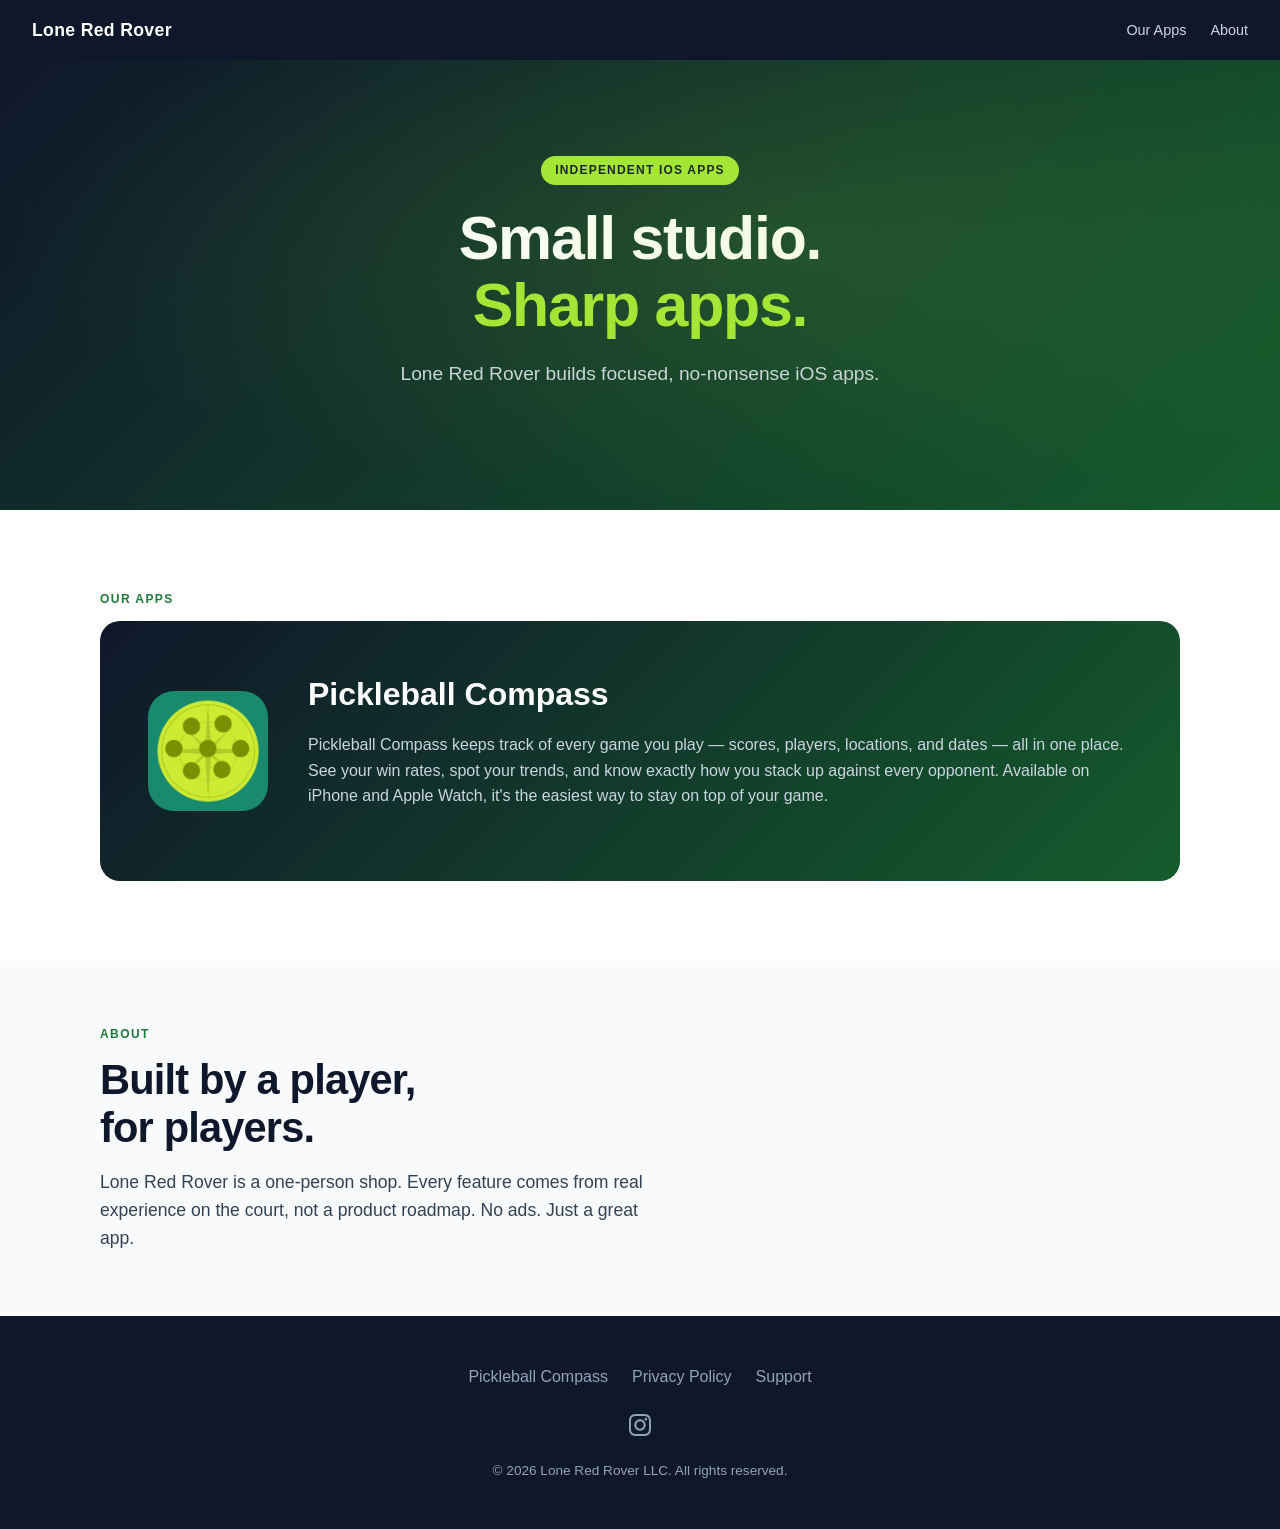
==== index.html @ 6eeb759d "Drop iPad and the Pro tier line from the Compass pages The app ships iPhone-only for the first relea" ====
<!DOCTYPE html>
<html lang="en">
<head>
  <meta charset="UTF-8">
  <meta name="viewport" content="width=device-width, initial-scale=1.0">
  <title>Lone Red Rover — Independent iOS Apps</title>
  <meta name="description" content="Lone Red Rover makes focused, well-crafted iOS apps. Home of Pickleball Compass.">
  <link rel="stylesheet" href="css/style.css">
</head>
<body>

<nav>
  <div class="nav-logo">
    
    Lone Red Rover
  </div>
  <div class="nav-links">
    <a href="pickleball-compass/">Our Apps</a>
    <a href="about.html">About</a>
  </div>
</nav>

<div class="hero">
  <span class="hero-eyebrow">Independent iOS Apps</span>
  <h1>Small studio.<br><span>Sharp apps.</span></h1>
  <p>Lone Red Rover builds focused, no-nonsense iOS apps.</p>
</div>

<section>
  <div class="container">
    <div class="section-label">Our Apps</div>
    <a href="pickleball-compass/" class="app-card" style="text-decoration: none; color: var(--white); display: flex; cursor: pointer;">
      <img src="images/app-icon.png" alt="Pickleball Compass" style="width:120px;height:120px;border-radius:26px;flex-shrink:0;">
      <div class="app-card-text">
        <h2>Pickleball Compass</h2>
        <p>Pickleball Compass keeps track of every game you play — scores, players, locations, and dates — all in one place. See your win rates, spot your trends, and know exactly how you stack up against every opponent. Available on iPhone and Apple Watch, it's the easiest way to stay on top of your game.</p>
      </div>
    </a>
  </div>
</section>

<section style="background: var(--light); padding: 4rem 2rem;">
  <div class="container">
    <div class="section-label">About</div>
    <h2 class="section-title">Built by a player,<br>for players.</h2>
    <p class="section-sub">Lone Red Rover is a one-person shop. Every feature comes from real experience on the court, not a product roadmap. No ads. Just a great app.</p>
  </div>
</section>

<footer>
  <div class="footer-links">
    <a href="pickleball-compass/">Pickleball Compass</a>
    <a href="pickleball-compass/privacy.html">Privacy Policy</a>
    <a href="pickleball-compass/support.html">Support</a>
  </div>
  <div class="footer-social">
    <a href="https://www.instagram.com/loneredroverapps/" target="_blank" rel="noopener" aria-label="Lone Red Rover on Instagram">
      <svg viewBox="0 0 24 24" width="22" height="22" role="img" aria-hidden="true"><path d="M12 0C8.74 0 8.333.015 7.053.072 5.775.132 4.905.333 4.14.63c-.789.306-1.459.717-2.126 1.384S.935 3.35.63 4.14.333 4.905.131 5.775.072 7.053.012 8.333 0 8.74 0 12s.015 3.667.072 4.947c.06 1.277.261 2.148.558 2.913.306.788.717 1.459 1.384 2.126.667.666 1.336 1.079 2.126 1.384.766.296 1.636.499 2.913.558C8.333 23.988 8.74 24 12 24s3.667-.015 4.947-.072c1.277-.06 2.148-.262 2.913-.558.788-.306 1.459-.718 2.126-1.384.666-.667 1.079-1.335 1.384-2.126.296-.765.499-1.636.558-2.913.06-1.28.072-1.687.072-4.947s-.015-3.667-.072-4.947c-.06-1.277-.262-2.149-.558-2.913-.306-.789-.718-1.459-1.384-2.126C21.319 1.347 20.651.935 19.86.63c-.765-.297-1.636-.499-2.913-.558C15.667.012 15.26 0 12 0zm0 2.16c3.203 0 3.585.016 4.85.071 1.17.055 1.805.249 2.227.415.562.217.96.477 1.382.896.419.42.679.819.896 1.381.164.422.36 1.057.413 2.227.057 1.266.07 1.646.07 4.85s-.015 3.585-.074 4.85c-.061 1.17-.256 1.805-.421 2.227-.224.562-.479.96-.899 1.382-.419.419-.824.679-1.38.896-.42.164-1.065.36-2.235.413-1.274.057-1.649.07-4.859.07-3.211 0-3.586-.015-4.859-.074-1.171-.061-1.816-.256-2.236-.421-.569-.224-.96-.479-1.379-.899-.421-.419-.69-.824-.9-1.38-.165-.42-.359-1.065-.42-2.235-.045-1.26-.061-1.649-.061-4.844 0-3.196.016-3.586.061-4.861.061-1.17.255-1.814.42-2.234.21-.57.479-.96.9-1.381.419-.419.81-.689 1.379-.898.42-.166 1.051-.361 2.221-.421 1.275-.045 1.65-.06 4.859-.06l.045.03zm0 3.678c-3.405 0-6.162 2.76-6.162 6.162 0 3.405 2.76 6.162 6.162 6.162 3.405 0 6.162-2.76 6.162-6.162 0-3.405-2.76-6.162-6.162-6.162zM12 16c-2.21 0-4-1.79-4-4s1.79-4 4-4 4 1.79 4 4-1.79 4-4 4zm7.846-10.405c0 .795-.646 1.44-1.44 1.44-.795 0-1.44-.646-1.44-1.44 0-.794.646-1.439 1.44-1.439.793-.001 1.44.645 1.44 1.439z"/></svg>
    </a>
  </div>
  <div class="footer-copy">&copy; 2026 Lone Red Rover LLC. All rights reserved.</div>
</footer>

</body>
</html>
---- css/style.css ----
/* ── Lone Red Rover shared styles ── */
*, *::before, *::after { box-sizing: border-box; margin: 0; padding: 0; }

:root {
  --green:   #1d7a3a;
  --green-dark: #155c2c;
  --lime:    #a3e635;
  --yellow:  #facc15;
  --navy:    #0f172a;
  --slate:   #334155;
  --muted:   #64748b;
  --light:   #f8fafc;
  --white:   #ffffff;
  --radius:  12px;
  --shadow:  0 4px 24px rgba(0,0,0,.10);
}

body {
  font-family: -apple-system, BlinkMacSystemFont, "Segoe UI", sans-serif;
  color: var(--navy);
  background: var(--white);
  line-height: 1.6;
}

a { color: var(--green); text-decoration: none; }
a:hover { text-decoration: underline; }

/* ── NAV ── */
nav {
  display: flex;
  align-items: center;
  justify-content: space-between;
  padding: 1rem 2rem;
  background: var(--navy);
  position: sticky;
  top: 0;
  z-index: 100;
}
.nav-logo {
  display: flex;
  align-items: center;
  gap: .6rem;
  color: var(--white);
  font-weight: 700;
  font-size: 1.1rem;
  letter-spacing: .02em;
}
.nav-logo .dot {
  width: 10px; height: 10px;
  background: var(--yellow);
  border-radius: 50%;
  display: inline-block;
}
.nav-links { display: flex; gap: 1.5rem; }
.nav-links a {
  color: #cbd5e1;
  font-size: .9rem;
  font-weight: 500;
  transition: color .15s;
}
.nav-links a:hover { color: var(--lime); text-decoration: none; }

/* ── HERO ── */
.hero {
  background: linear-gradient(135deg, var(--navy) 0%, var(--green-dark) 100%);
  color: var(--white);
  padding: 6rem 2rem 5rem;
  text-align: center;
  position: relative;
  overflow: hidden;
}
.hero::before {
  content: '';
  position: absolute;
  inset: 0;
  background: radial-gradient(ellipse at 60% 40%, rgba(163,230,53,.12) 0%, transparent 70%);
}
.hero-eyebrow {
  display: inline-block;
  background: var(--lime);
  color: var(--navy);
  font-size: .75rem;
  font-weight: 800;
  letter-spacing: .1em;
  text-transform: uppercase;
  padding: .3rem .9rem;
  border-radius: 999px;
  margin-bottom: 1.25rem;
}
.hero h1 {
  font-size: clamp(2.2rem, 6vw, 3.8rem);
  font-weight: 900;
  line-height: 1.1;
  letter-spacing: -.02em;
  margin-bottom: 1.25rem;
}
.hero h1 span { color: var(--lime); }
.hero p {
  font-size: 1.2rem;
  color: #cbd5e1;
  max-width: 600px;
  margin: 0 auto 2.5rem;
}
.hero-btns { display: flex; gap: 1rem; justify-content: center; flex-wrap: wrap; }
.btn {
  display: inline-block;
  padding: .85rem 2rem;
  border-radius: var(--radius);
  font-weight: 700;
  font-size: 1rem;
  transition: transform .15s, box-shadow .15s;
  cursor: pointer;
  border: none;
}
.btn:hover { transform: translateY(-2px); box-shadow: 0 8px 20px rgba(0,0,0,.2); text-decoration: none; }
.btn-primary { background: var(--lime); color: var(--navy); }
.btn-secondary { background: rgba(255,255,255,.1); color: var(--white); border: 1.5px solid rgba(255,255,255,.3); }

/* ── SECTIONS ── */
section { padding: 5rem 2rem; }
.container { max-width: 1080px; margin: 0 auto; }
.section-label {
  font-size: .75rem;
  font-weight: 800;
  letter-spacing: .12em;
  text-transform: uppercase;
  color: var(--green);
  margin-bottom: .75rem;
}
.section-title {
  font-size: clamp(1.8rem, 4vw, 2.6rem);
  font-weight: 900;
  letter-spacing: -.02em;
  line-height: 1.15;
  margin-bottom: 1rem;
}
.section-sub {
  color: var(--slate);
  font-size: 1.1rem;
  max-width: 560px;
}

/* ── FEATURE GRID ── */
.feature-grid {
  display: grid;
  grid-template-columns: repeat(auto-fit, minmax(260px, 1fr));
  gap: 1.5rem;
  margin-top: 3rem;
}
.feature-card {
  background: var(--light);
  border-radius: var(--radius);
  padding: 2rem;
  border: 1px solid #e2e8f0;
  transition: box-shadow .2s, transform .2s;
}
.feature-card:hover { box-shadow: var(--shadow); transform: translateY(-3px); }
.feature-icon {
  font-size: 2rem;
  margin-bottom: 1rem;
}
.feature-card h3 { font-size: 1.1rem; font-weight: 700; margin-bottom: .5rem; }
.feature-card p { color: var(--slate); font-size: .95rem; }

/* ── APP CARD ── */
.app-card {
  display: flex;
  align-items: center;
  gap: 2.5rem;
  background: linear-gradient(135deg, var(--navy) 0%, var(--green-dark) 100%);
  color: var(--white);
  border-radius: 20px;
  padding: 3rem;
  flex-wrap: wrap;
}
.app-card-text { flex: 1; min-width: 240px; }
.app-card-text h2 { font-size: 2rem; font-weight: 900; margin-bottom: .75rem; }
.app-card-text p { color: #cbd5e1; margin-bottom: 1.5rem; }
.app-store-badge {
  display: inline-flex;
  align-items: center;
  gap: .6rem;
  background: var(--white);
  color: var(--navy);
  padding: .75rem 1.5rem;
  border-radius: var(--radius);
  font-weight: 700;
  font-size: .95rem;
  transition: transform .15s;
}
.app-store-badge:hover { transform: translateY(-2px); text-decoration: none; color: var(--navy); }
.app-icon-large {
  width: 120px; height: 120px;
  background: var(--lime);
  border-radius: 26px;
  display: flex;
  align-items: center;
  justify-content: center;
  font-size: 3.5rem;
  flex-shrink: 0;
}

/* ── SCREENSHOTS ── */
.screenshots {
  display: flex;
  gap: 1.5rem;
  overflow-x: auto;
  padding-bottom: 1rem;
  margin-top: 3rem;
  scrollbar-width: thin;
}
.screenshot {
  flex-shrink: 0;
  width: 200px;
  height: 400px;
  background: var(--light);
  border-radius: 20px;
  border: 1px solid #e2e8f0;
  display: flex;
  align-items: center;
  justify-content: center;
  color: var(--muted);
  font-size: .85rem;
  text-align: center;
  padding: 1rem;
}

/* ── PROSE (privacy/support) ── */
.prose { max-width: 760px; margin: 0 auto; }
.prose h2 { font-size: 1.4rem; font-weight: 800; margin: 2.5rem 0 .75rem; color: var(--navy); }
.prose h3 { font-size: 1.1rem; font-weight: 700; margin: 1.75rem 0 .5rem; }
.prose p { color: var(--slate); margin-bottom: 1rem; }
.prose ul { color: var(--slate); padding-left: 1.5rem; margin-bottom: 1rem; }
.prose ul li { margin-bottom: .4rem; }
.prose a { color: var(--green); }

/* ── FAQ ── */
.faq-item { border-bottom: 1px solid #e2e8f0; padding: 1.25rem 0; }
.faq-item h3 { font-size: 1rem; font-weight: 700; margin-bottom: .5rem; }
.faq-item p { color: var(--slate); font-size: .95rem; }

/* ── FOOTER ── */
footer {
  background: var(--navy);
  color: #94a3b8;
  padding: 3rem 2rem;
  text-align: center;
}
footer a { color: #94a3b8; }
footer a:hover { color: var(--lime); }
.footer-links { display: flex; gap: 1.5rem; justify-content: center; flex-wrap: wrap; margin-bottom: 1.5rem; }
.footer-social { display: flex; gap: 1.25rem; justify-content: center; margin-bottom: 1.5rem; }
.footer-social a { display: inline-flex; color: #94a3b8; }
.footer-social a:hover { color: var(--lime); }
.footer-social svg { width: 22px; height: 22px; fill: currentColor; display: block; }
.footer-copy { font-size: .85rem; }

/* ── RESPONSIVE ── */
@media (max-width: 640px) {
  nav { padding: 1rem; }
  .nav-links { gap: 1rem; }
  section { padding: 3.5rem 1.25rem; }
  .app-card { padding: 2rem; }
}
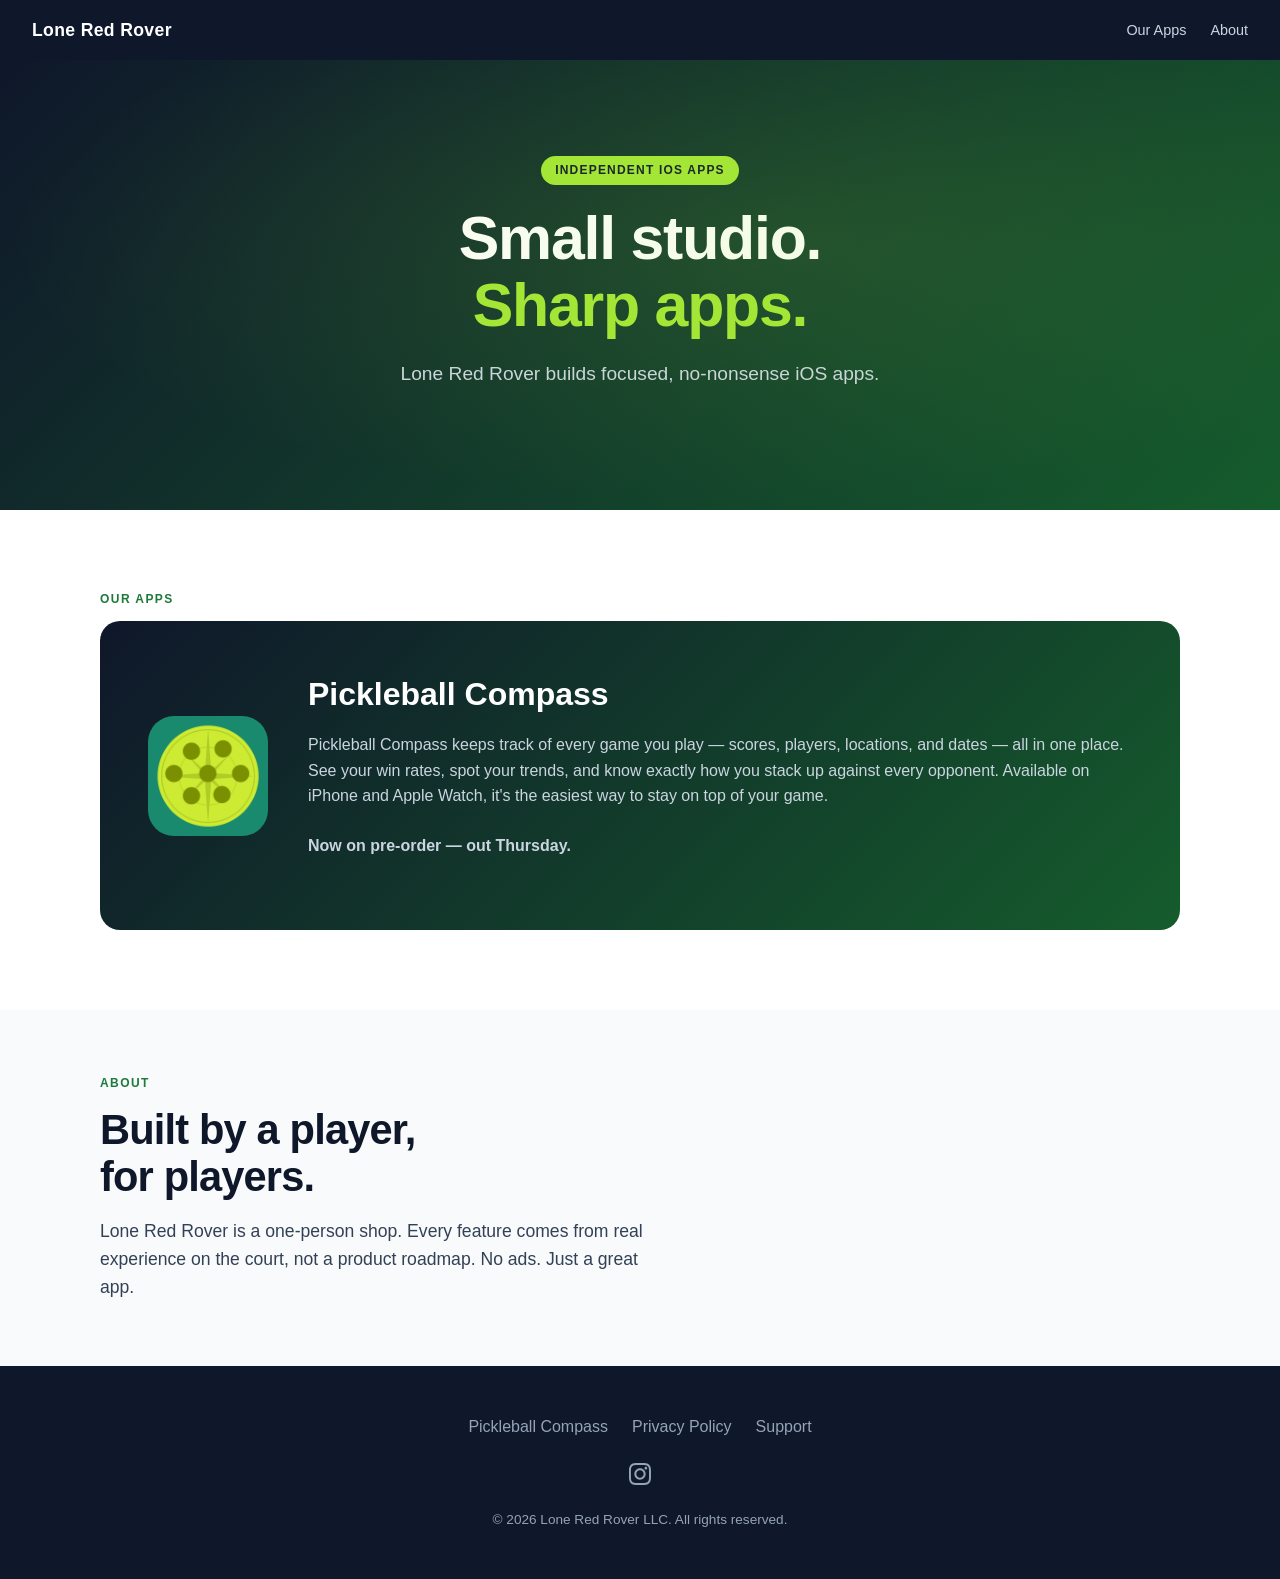
==== commit c8b3ebd7: "Link Pickleball Compass to its App Store page Approved and published for pre-order, out Thursday. Bo" ====
--- a/index.html
+++ b/index.html
@@ -34,6 +34,7 @@
       <div class="app-card-text">
         <h2>Pickleball Compass</h2>
         <p>Pickleball Compass keeps track of every game you play — scores, players, locations, and dates — all in one place. See your win rates, spot your trends, and know exactly how you stack up against every opponent. Available on iPhone and Apple Watch, it's the easiest way to stay on top of your game.</p>
+        <p style="margin-top: .75rem; font-weight: 700;">Now on pre-order — out Thursday.</p>
       </div>
     </a>
   </div>
--- a/css/style.css
+++ b/css/style.css
@@ -74,6 +74,9 @@
   position: absolute;
   inset: 0;
   background: radial-gradient(ellipse at 60% 40%, rgba(163,230,53,.12) 0%, transparent 70%);
+  /* Decorative only. Without this the layer sits above the hero's in-flow
+     content and eats every click on the links and buttons beneath it. */
+  pointer-events: none;
 }
 .hero-eyebrow {
   display: inline-block;
@@ -211,18 +214,17 @@
 }
 .screenshot {
   flex-shrink: 0;
-  width: 200px;
-  height: 400px;
+  width: 260px;
   background: var(--light);
   border-radius: 20px;
   border: 1px solid #e2e8f0;
-  display: flex;
-  align-items: center;
-  justify-content: center;
-  color: var(--muted);
-  font-size: .85rem;
-  text-align: center;
-  padding: 1rem;
+  overflow: hidden;
+  line-height: 0;
+}
+.screenshot img {
+  display: block;
+  width: 100%;
+  height: auto;
 }
 
 /* ── PROSE (privacy/support) ── */
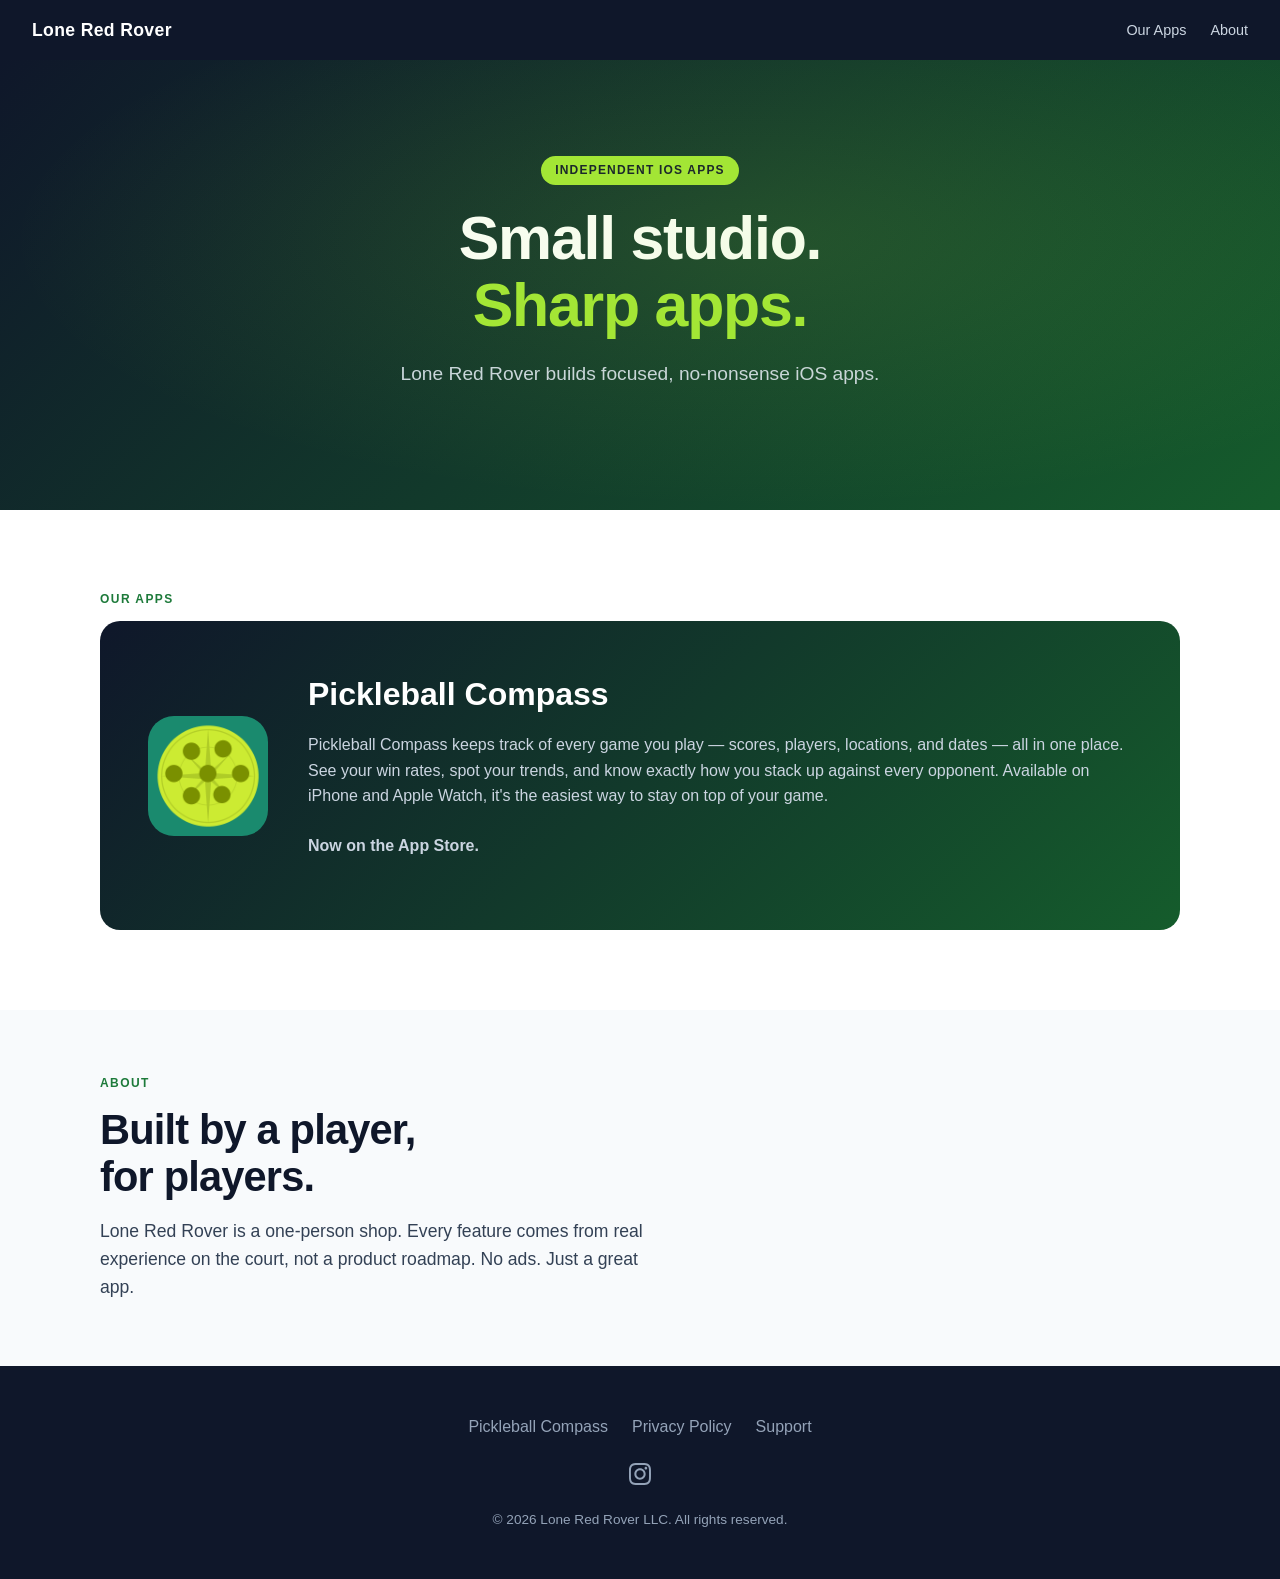
==== commit 042a1ff9: "Say Pickleball Compass is out Both App Store buttons go from Pre-Order to Download, and the line und" ====
--- a/index.html
+++ b/index.html
@@ -34,7 +34,7 @@
       <div class="app-card-text">
         <h2>Pickleball Compass</h2>
         <p>Pickleball Compass keeps track of every game you play — scores, players, locations, and dates — all in one place. See your win rates, spot your trends, and know exactly how you stack up against every opponent. Available on iPhone and Apple Watch, it's the easiest way to stay on top of your game.</p>
-        <p style="margin-top: .75rem; font-weight: 700;">Now on pre-order — out Thursday.</p>
+        <p style="margin-top: .75rem; font-weight: 700;">Now on the App Store.</p>
       </div>
     </a>
   </div>
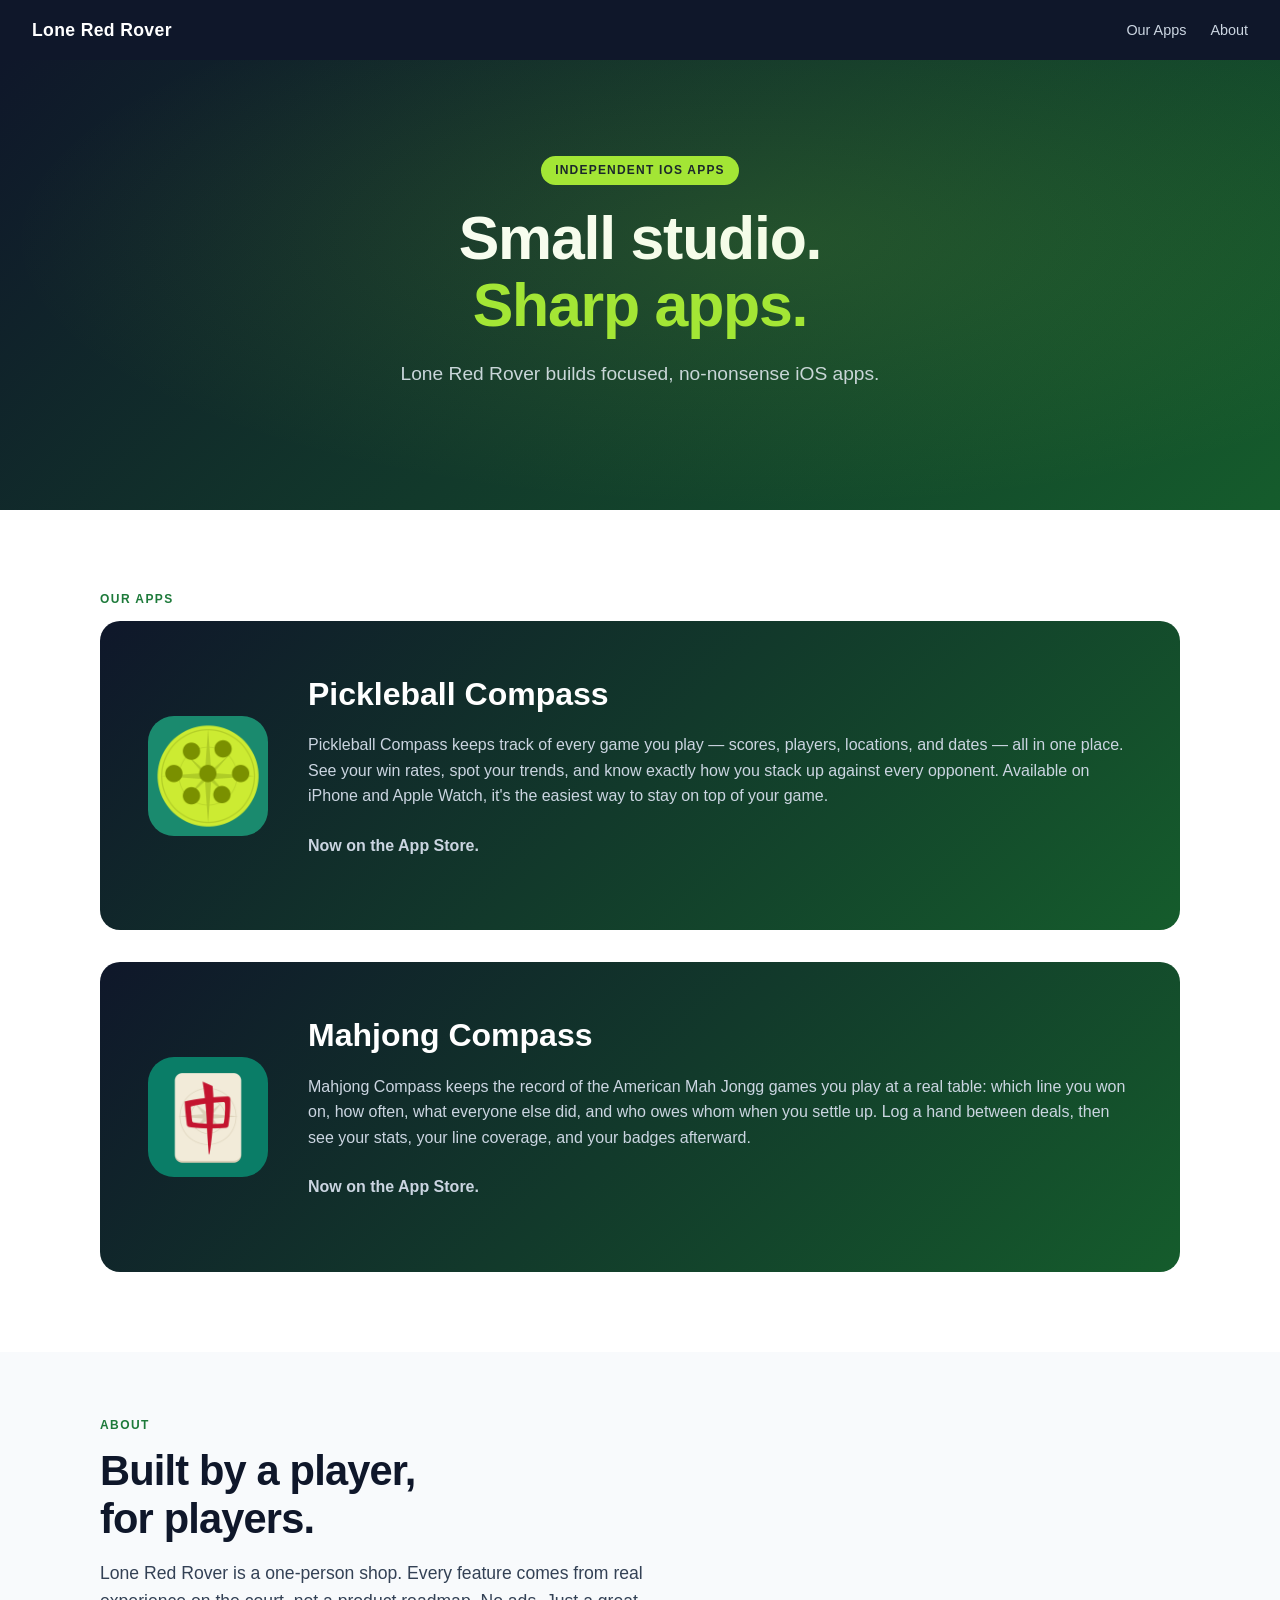
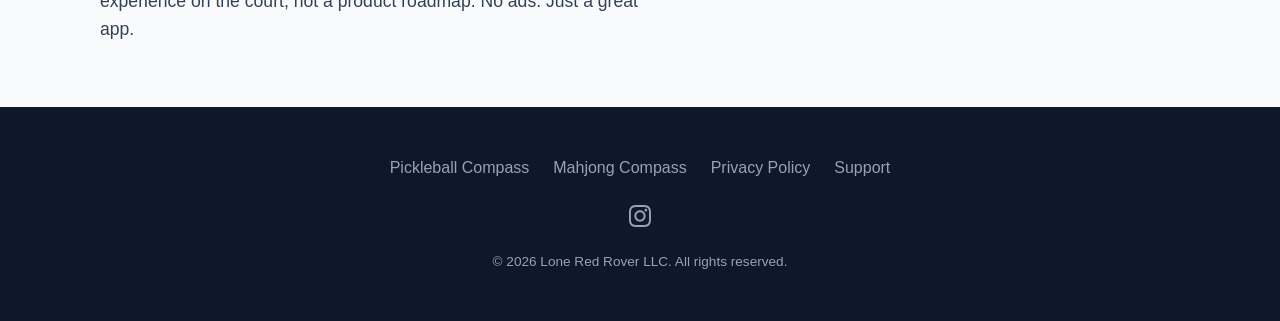
==== commit 512c082b: "Say Mahjong Compass is out Released on the App Store today. Both Coming Soon buttons on the Mahjong " ====
--- a/index.html
+++ b/index.html
@@ -37,6 +37,14 @@
         <p style="margin-top: .75rem; font-weight: 700;">Now on the App Store.</p>
       </div>
     </a>
+    <a href="mahjong-compass/" class="app-card" style="text-decoration: none; color: var(--white); display: flex; cursor: pointer; margin-top: 2rem;">
+      <img src="images/mahjong-icon.png" alt="Mahjong Compass" style="width:120px;height:120px;border-radius:26px;flex-shrink:0;">
+      <div class="app-card-text">
+        <h2>Mahjong Compass</h2>
+        <p>Mahjong Compass keeps the record of the American Mah Jongg games you play at a real table: which line you won on, how often, what everyone else did, and who owes whom when you settle up. Log a hand between deals, then see your stats, your line coverage, and your badges afterward.</p>
+        <p style="margin-top: .75rem; font-weight: 700;">Now on the App Store.</p>
+      </div>
+    </a>
   </div>
 </section>
 
@@ -51,6 +59,7 @@
 <footer>
   <div class="footer-links">
     <a href="pickleball-compass/">Pickleball Compass</a>
+    <a href="mahjong-compass/">Mahjong Compass</a>
     <a href="pickleball-compass/privacy.html">Privacy Policy</a>
     <a href="pickleball-compass/support.html">Support</a>
   </div>
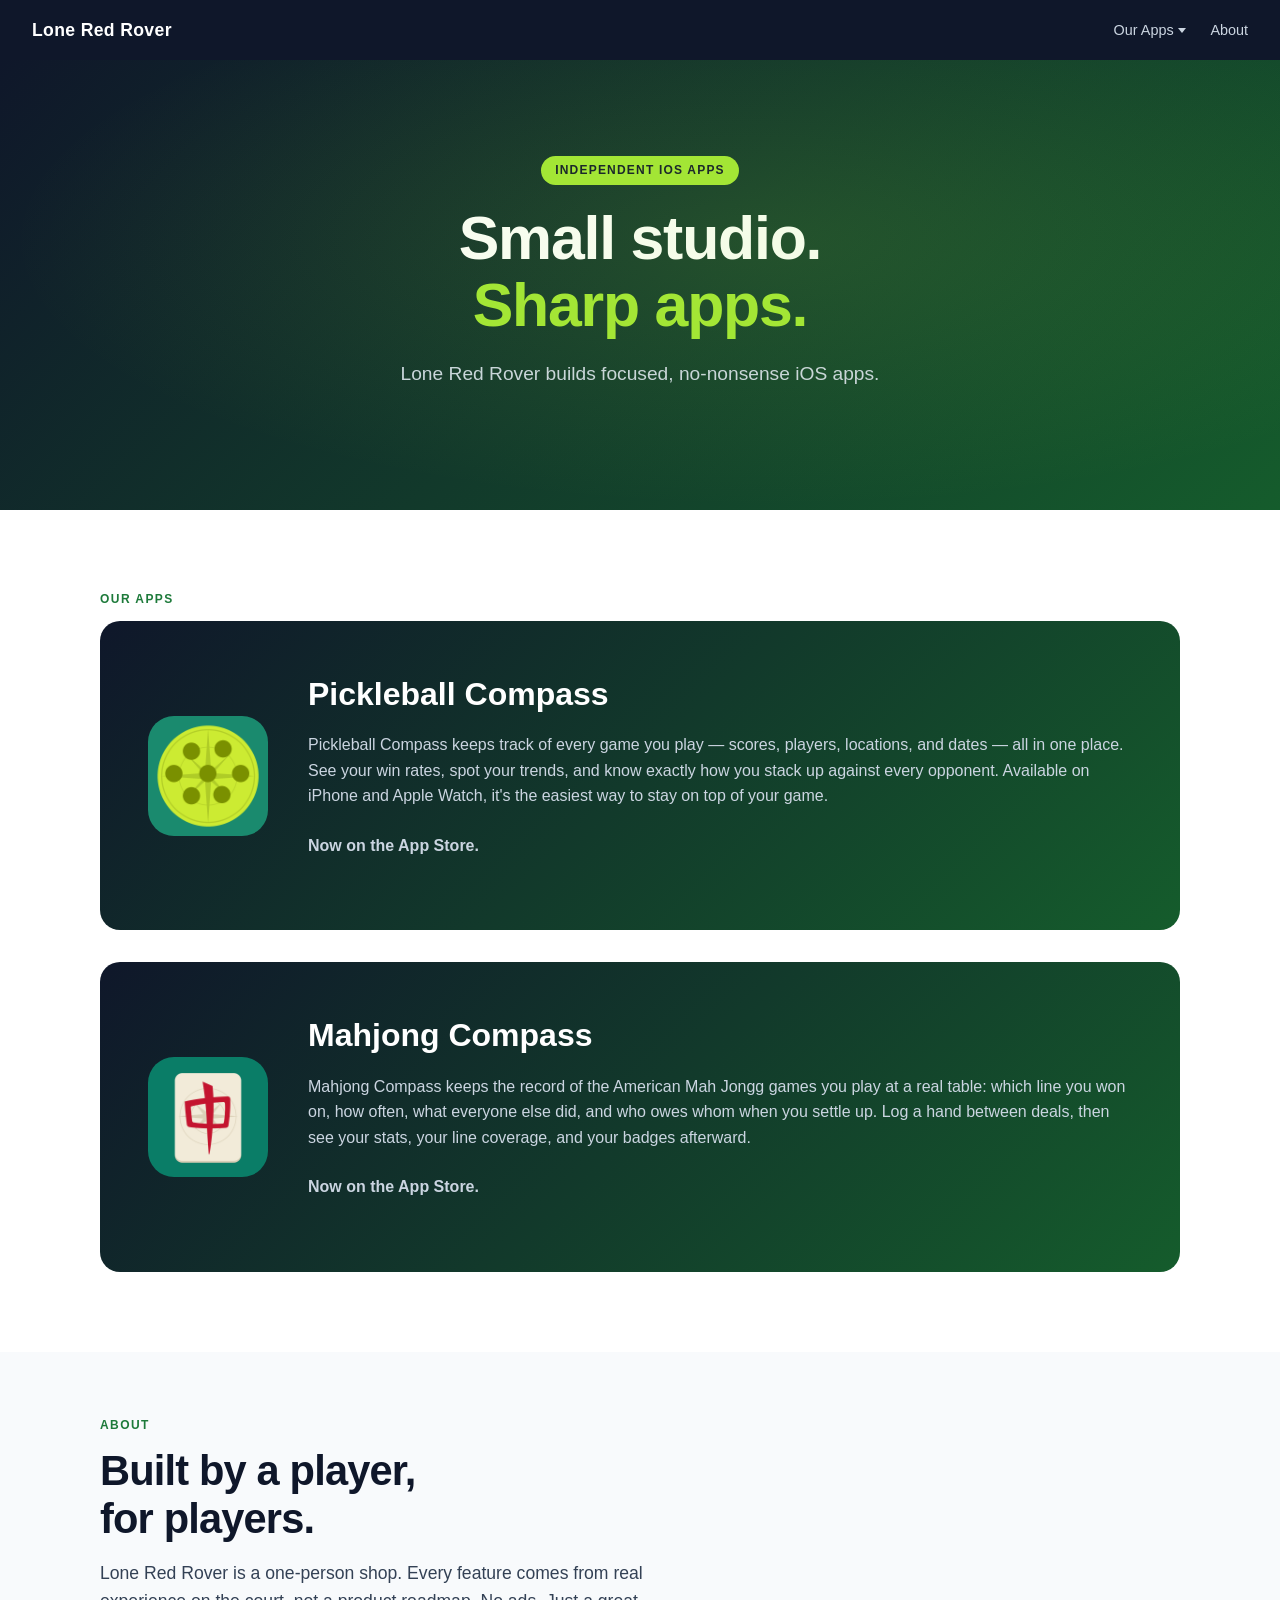
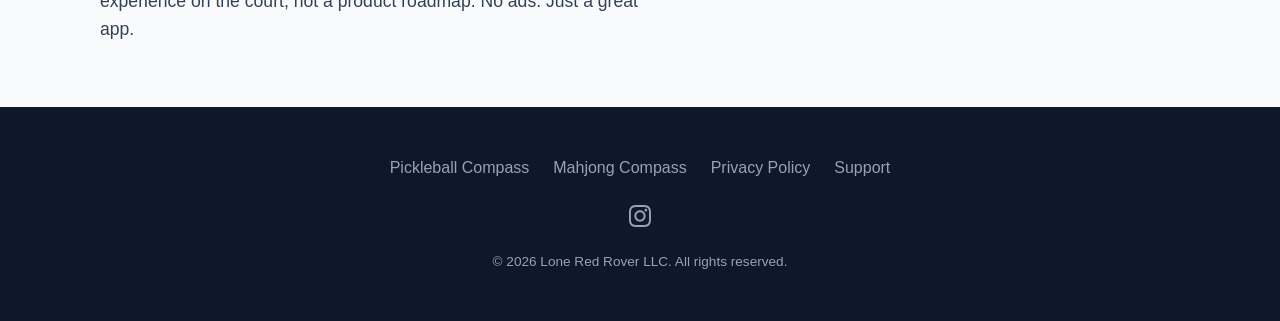
==== commit fa9f0d97: "Make Our Apps a menu, and say why Mahjong Compass exists The header link went straight to the Pickle" ====
--- a/index.html
+++ b/index.html
@@ -15,7 +15,13 @@
     Lone Red Rover
   </div>
   <div class="nav-links">
-    <a href="pickleball-compass/">Our Apps</a>
+    <div class="nav-menu">
+      <button type="button" class="nav-menu-btn" aria-haspopup="true">Our Apps</button>
+      <div class="nav-menu-list">
+        <a href="pickleball-compass/">Pickleball Compass</a>
+        <a href="mahjong-compass/">Mahjong Compass</a>
+      </div>
+    </div>
     <a href="about.html">About</a>
   </div>
 </nav>
--- a/css/style.css
+++ b/css/style.css
@@ -60,6 +60,62 @@
 }
 .nav-links a:hover { color: var(--lime); text-decoration: none; }
 
+/* Our Apps dropdown. Opens on hover with a pointer, and on focus-within so a
+   tap or the keyboard opens it too. */
+.nav-menu { position: relative; display: flex; align-items: center; }
+.nav-menu-btn {
+  background: none;
+  border: 0;
+  padding: 0;
+  cursor: pointer;
+  font-family: inherit;
+  font-size: .9rem;
+  font-weight: 500;
+  color: #cbd5e1;
+  display: inline-flex;
+  align-items: center;
+  gap: .3rem;
+  white-space: nowrap;
+  transition: color .15s;
+}
+.nav-menu-btn::after {
+  content: "";
+  width: 0; height: 0;
+  border-left: 4px solid transparent;
+  border-right: 4px solid transparent;
+  border-top: 5px solid currentColor;
+  transition: transform .15s;
+}
+.nav-menu:hover .nav-menu-btn,
+.nav-menu:focus-within .nav-menu-btn { color: var(--lime); }
+.nav-menu:hover .nav-menu-btn::after,
+.nav-menu:focus-within .nav-menu-btn::after { transform: rotate(180deg); }
+.nav-menu-list {
+  position: absolute;
+  top: 100%;
+  left: 50%;
+  transform: translateX(-50%);
+  min-width: 190px;
+  display: none;
+  flex-direction: column;
+  background: var(--white);
+  background-clip: padding-box;
+  border-top: .75rem solid transparent;
+  border-radius: var(--radius);
+  box-shadow: var(--shadow);
+  overflow: hidden;
+}
+.nav-menu:hover .nav-menu-list,
+.nav-menu:focus-within .nav-menu-list { display: flex; }
+.nav-menu-list a {
+  color: var(--navy);
+  font-size: .9rem;
+  font-weight: 600;
+  padding: .7rem 1rem;
+  white-space: nowrap;
+}
+.nav-menu-list a:hover { color: var(--green); background: var(--light); text-decoration: none; }
+
 /* ── HERO ── */
 .hero {
   background: linear-gradient(135deg, var(--navy) 0%, var(--green-dark) 100%);
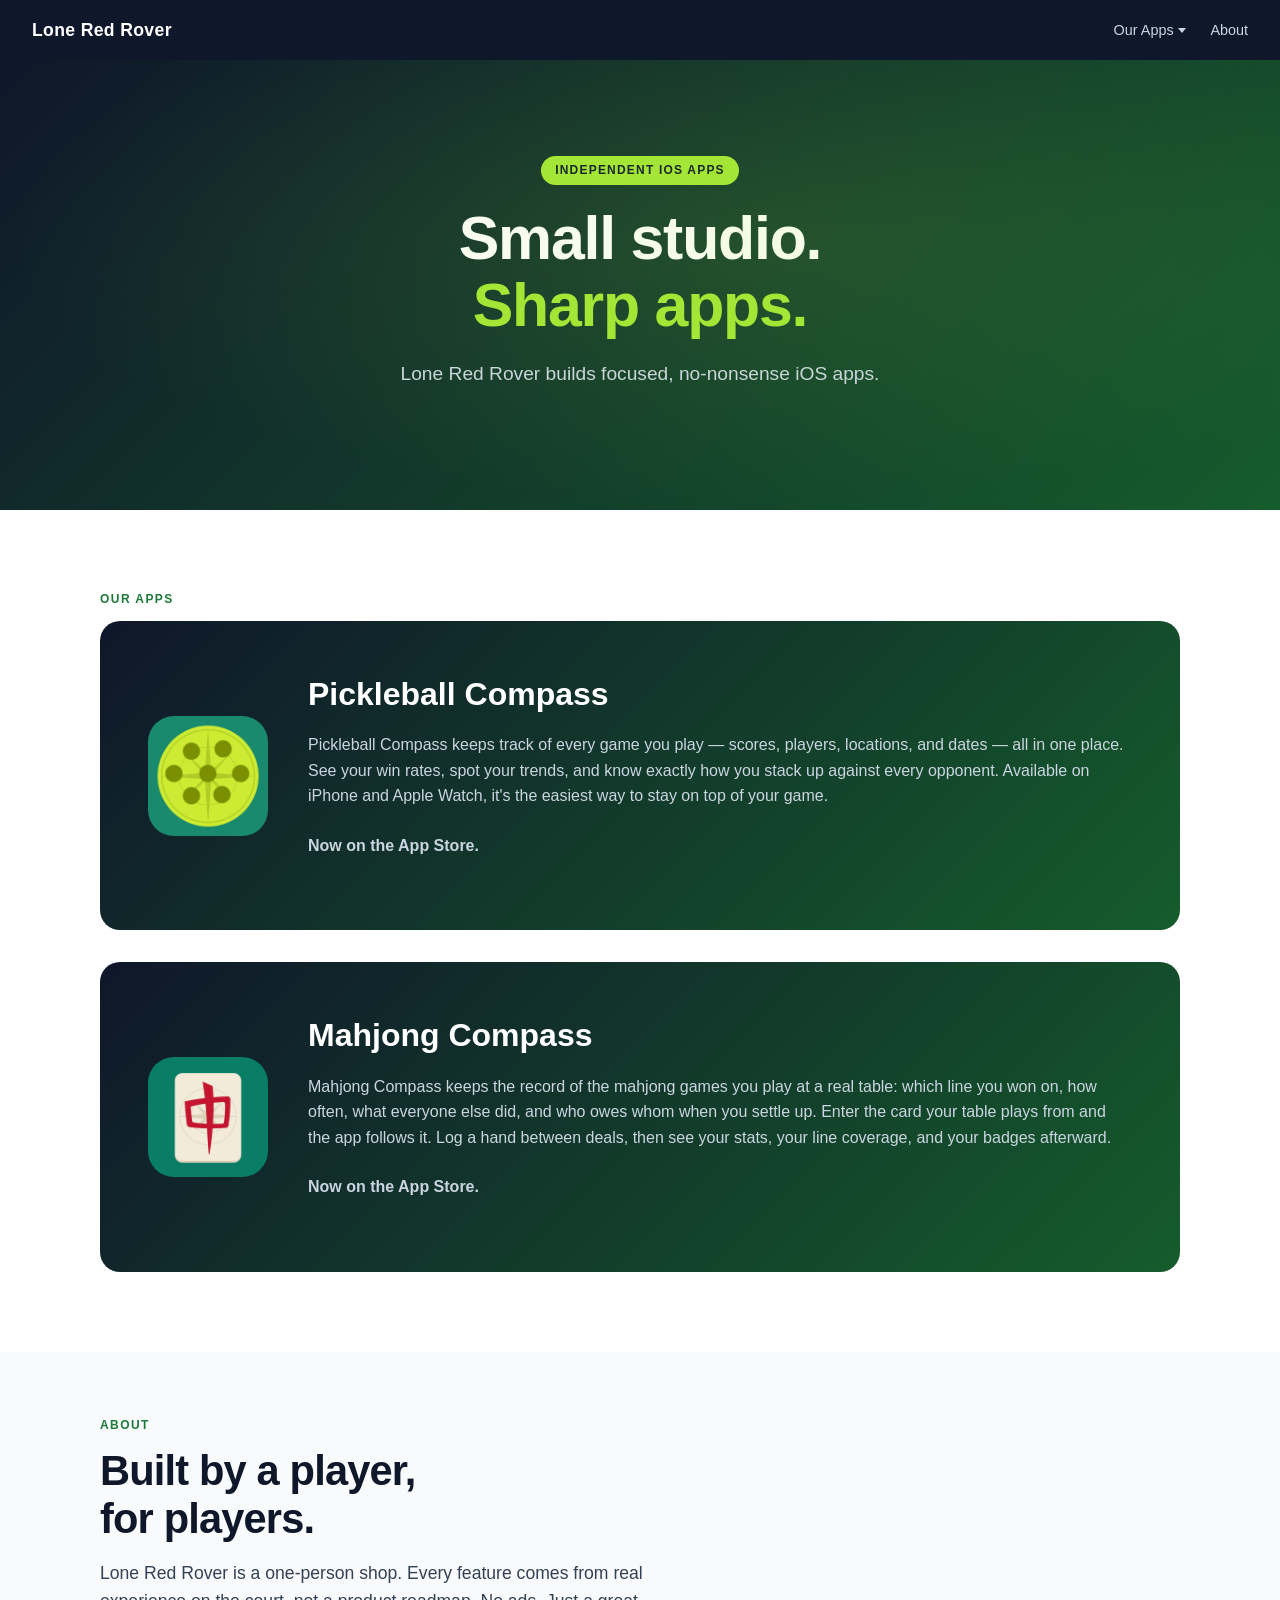
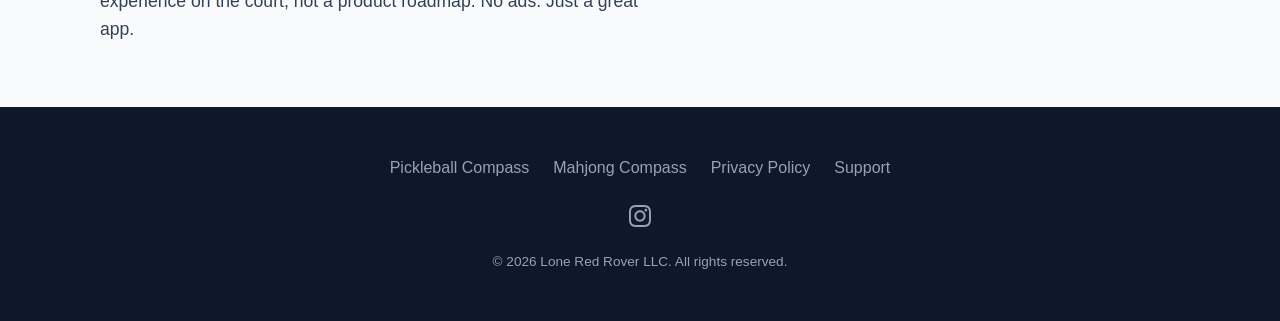
==== commit 1397d59c: "Stop calling it an American game in the descriptions The app records whatever card the table plays f" ====
--- a/index.html
+++ b/index.html
@@ -47,7 +47,7 @@
       <img src="images/mahjong-icon.png" alt="Mahjong Compass" style="width:120px;height:120px;border-radius:26px;flex-shrink:0;">
       <div class="app-card-text">
         <h2>Mahjong Compass</h2>
-        <p>Mahjong Compass keeps the record of the American Mah Jongg games you play at a real table: which line you won on, how often, what everyone else did, and who owes whom when you settle up. Log a hand between deals, then see your stats, your line coverage, and your badges afterward.</p>
+        <p>Mahjong Compass keeps the record of the mahjong games you play at a real table: which line you won on, how often, what everyone else did, and who owes whom when you settle up. Enter the card your table plays from and the app follows it. Log a hand between deals, then see your stats, your line coverage, and your badges afterward.</p>
         <p style="margin-top: .75rem; font-weight: 700;">Now on the App Store.</p>
       </div>
     </a>
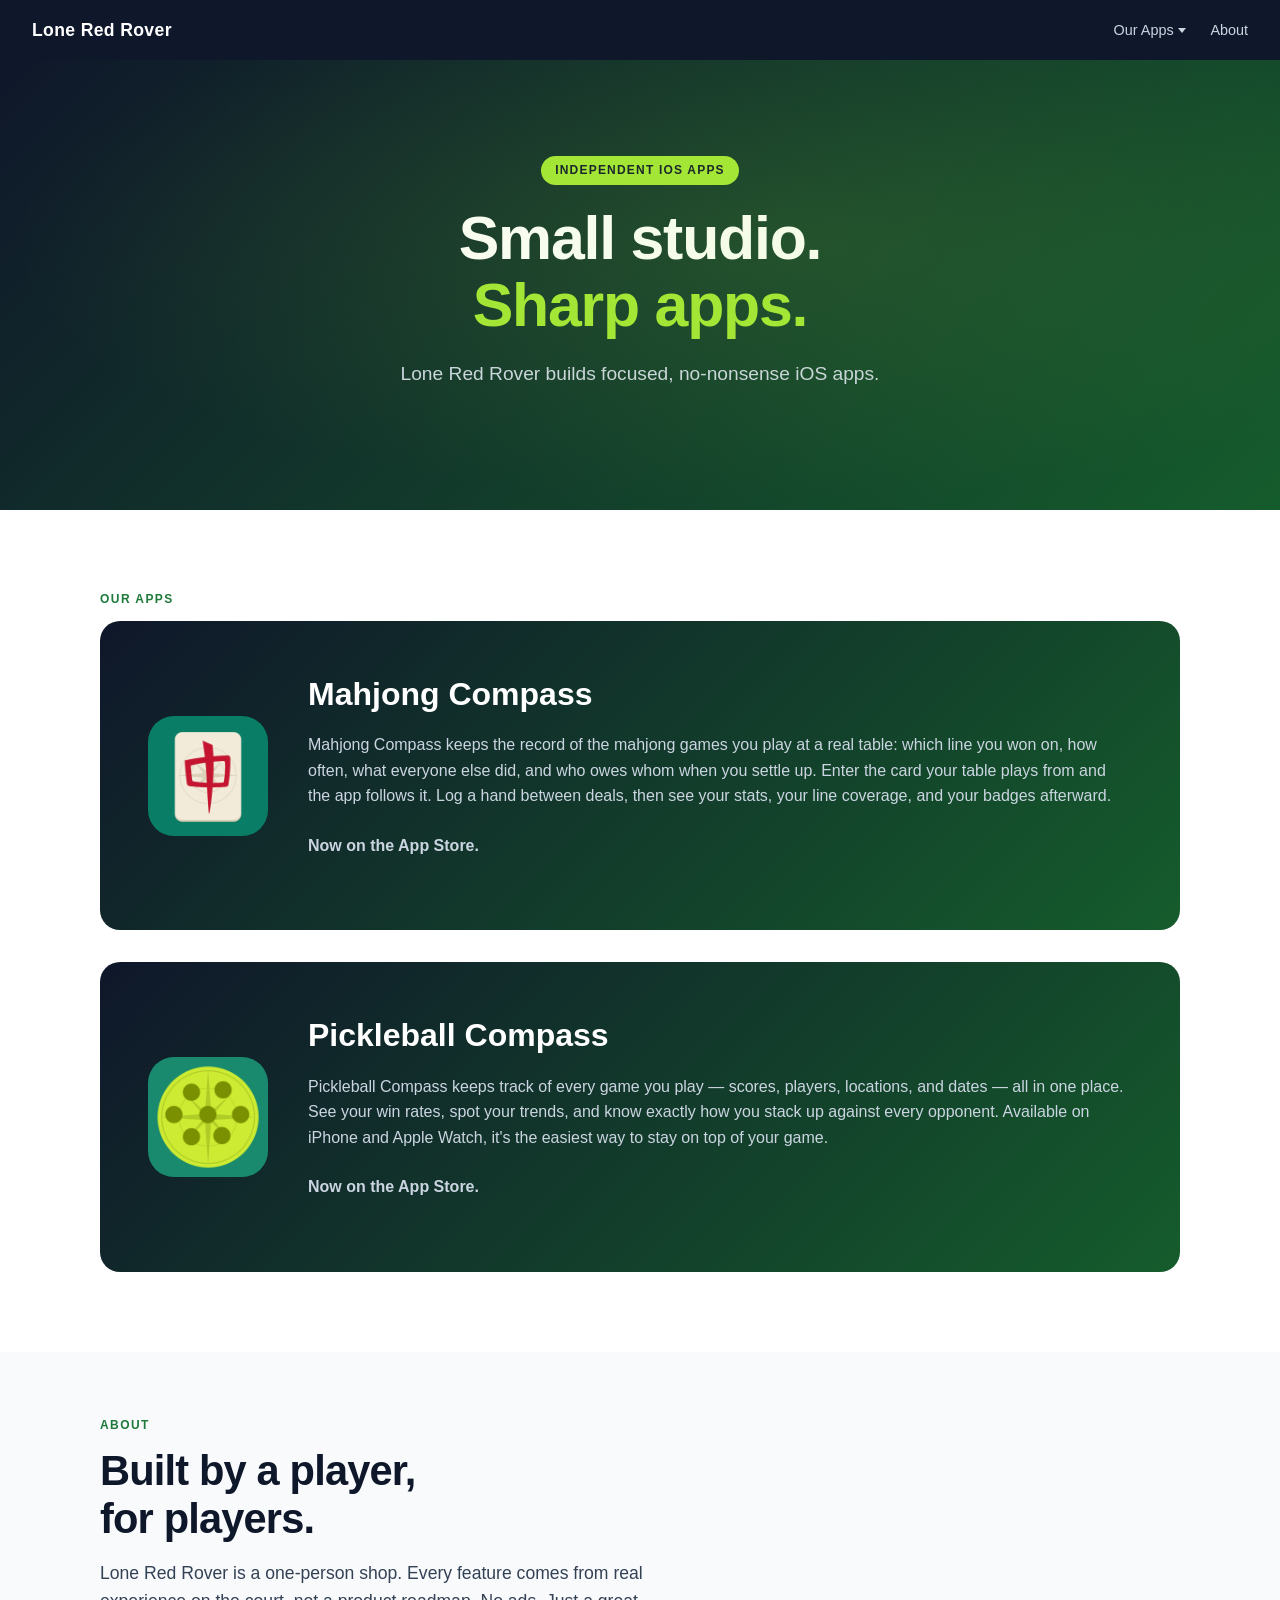
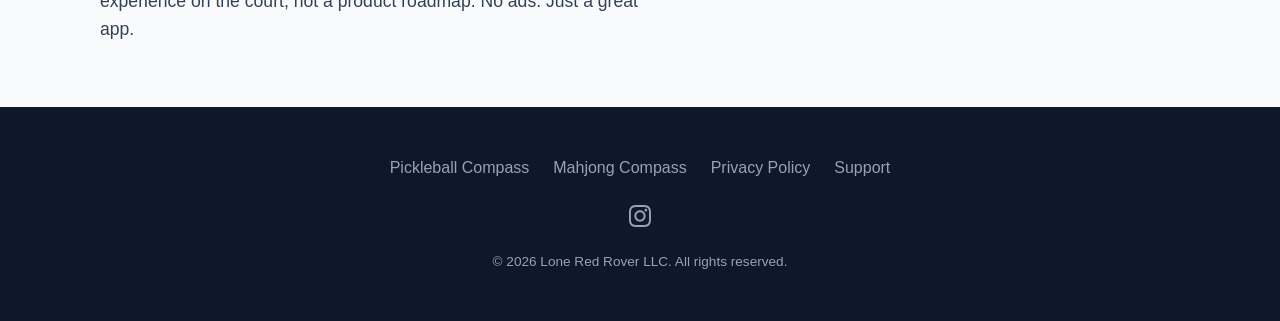
==== commit f707cdaa: "Put Mahjong Compass first First in Our Apps on the main page and first in the header menu, on the ma" ====
--- a/index.html
+++ b/index.html
@@ -18,8 +18,8 @@
     <div class="nav-menu">
       <button type="button" class="nav-menu-btn" aria-haspopup="true">Our Apps</button>
       <div class="nav-menu-list">
+        <a href="mahjong-compass/">Mahjong Compass</a>
         <a href="pickleball-compass/">Pickleball Compass</a>
-        <a href="mahjong-compass/">Mahjong Compass</a>
       </div>
     </div>
     <a href="about.html">About</a>
@@ -35,19 +35,19 @@
 <section>
   <div class="container">
     <div class="section-label">Our Apps</div>
-    <a href="pickleball-compass/" class="app-card" style="text-decoration: none; color: var(--white); display: flex; cursor: pointer;">
+    <a href="mahjong-compass/" class="app-card" style="text-decoration: none; color: var(--white); display: flex; cursor: pointer;">
+      <img src="images/mahjong-icon.png" alt="Mahjong Compass" style="width:120px;height:120px;border-radius:26px;flex-shrink:0;">
+      <div class="app-card-text">
+        <h2>Mahjong Compass</h2>
+        <p>Mahjong Compass keeps the record of the mahjong games you play at a real table: which line you won on, how often, what everyone else did, and who owes whom when you settle up. Enter the card your table plays from and the app follows it. Log a hand between deals, then see your stats, your line coverage, and your badges afterward.</p>
+        <p style="margin-top: .75rem; font-weight: 700;">Now on the App Store.</p>
+      </div>
+    </a>
+    <a href="pickleball-compass/" class="app-card" style="text-decoration: none; color: var(--white); display: flex; cursor: pointer; margin-top: 2rem;">
       <img src="images/app-icon.png" alt="Pickleball Compass" style="width:120px;height:120px;border-radius:26px;flex-shrink:0;">
       <div class="app-card-text">
         <h2>Pickleball Compass</h2>
         <p>Pickleball Compass keeps track of every game you play — scores, players, locations, and dates — all in one place. See your win rates, spot your trends, and know exactly how you stack up against every opponent. Available on iPhone and Apple Watch, it's the easiest way to stay on top of your game.</p>
-        <p style="margin-top: .75rem; font-weight: 700;">Now on the App Store.</p>
-      </div>
-    </a>
-    <a href="mahjong-compass/" class="app-card" style="text-decoration: none; color: var(--white); display: flex; cursor: pointer; margin-top: 2rem;">
-      <img src="images/mahjong-icon.png" alt="Mahjong Compass" style="width:120px;height:120px;border-radius:26px;flex-shrink:0;">
-      <div class="app-card-text">
-        <h2>Mahjong Compass</h2>
-        <p>Mahjong Compass keeps the record of the mahjong games you play at a real table: which line you won on, how often, what everyone else did, and who owes whom when you settle up. Enter the card your table plays from and the app follows it. Log a hand between deals, then see your stats, your line coverage, and your badges afterward.</p>
         <p style="margin-top: .75rem; font-weight: 700;">Now on the App Store.</p>
       </div>
     </a>
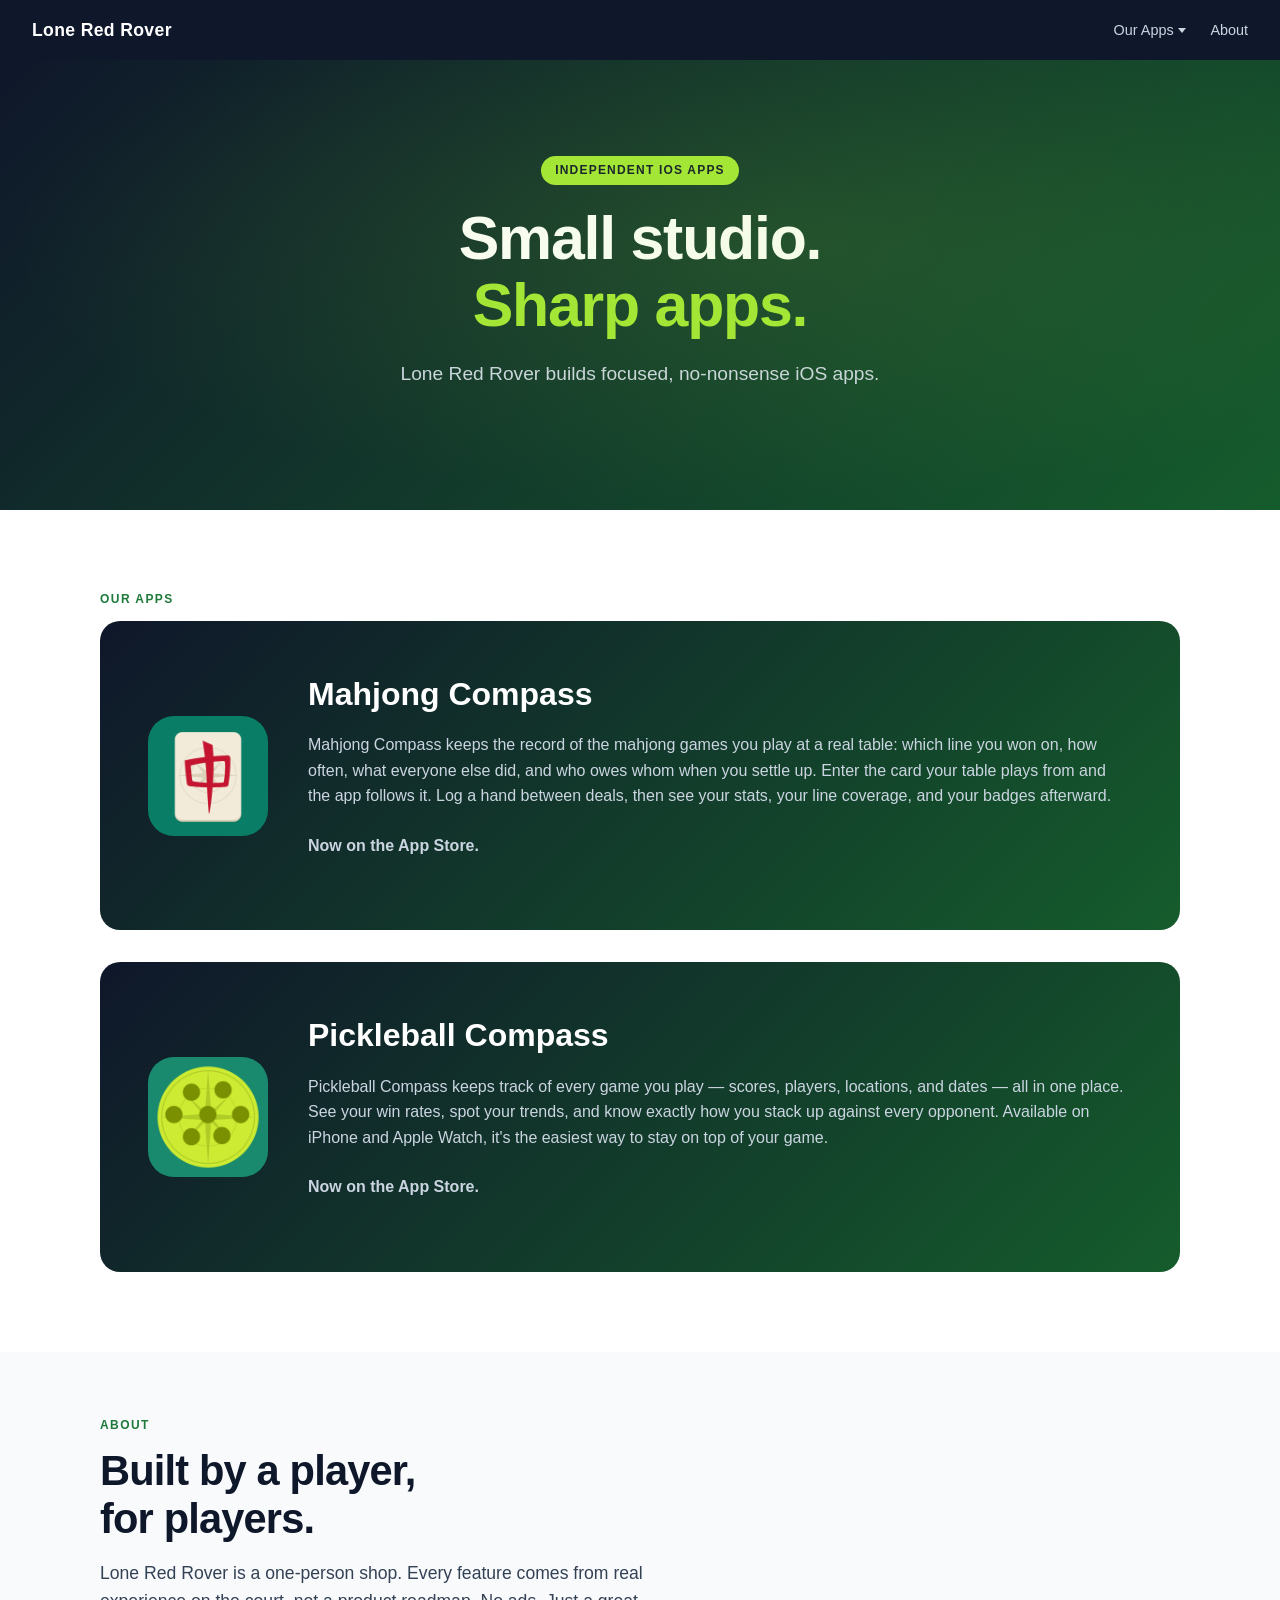
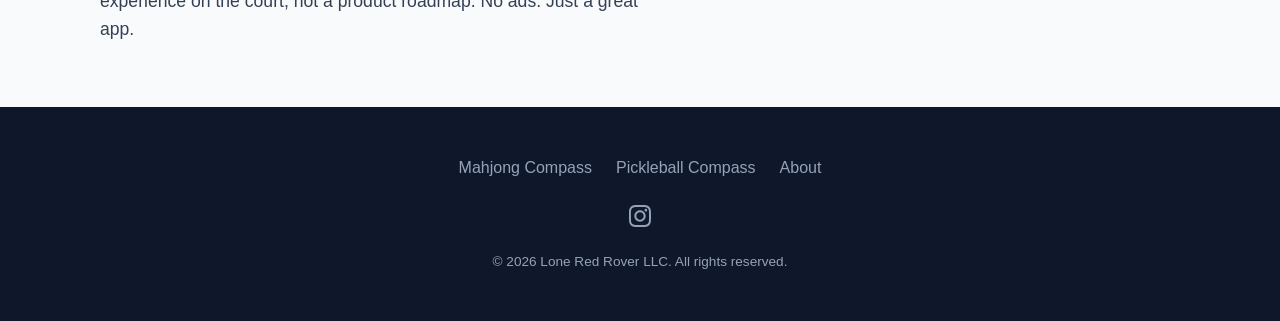
==== commit 1d1b73ca: "Fix the studio footers, and cut a section the hero already said The footers on the main and about pa" ====
--- a/index.html
+++ b/index.html
@@ -64,10 +64,9 @@
 
 <footer>
   <div class="footer-links">
+    <a href="mahjong-compass/">Mahjong Compass</a>
     <a href="pickleball-compass/">Pickleball Compass</a>
-    <a href="mahjong-compass/">Mahjong Compass</a>
-    <a href="pickleball-compass/privacy.html">Privacy Policy</a>
-    <a href="pickleball-compass/support.html">Support</a>
+    <a href="about.html">About</a>
   </div>
   <div class="footer-social">
     <a href="https://www.instagram.com/loneredroverapps/" target="_blank" rel="noopener" aria-label="Lone Red Rover on Instagram">
